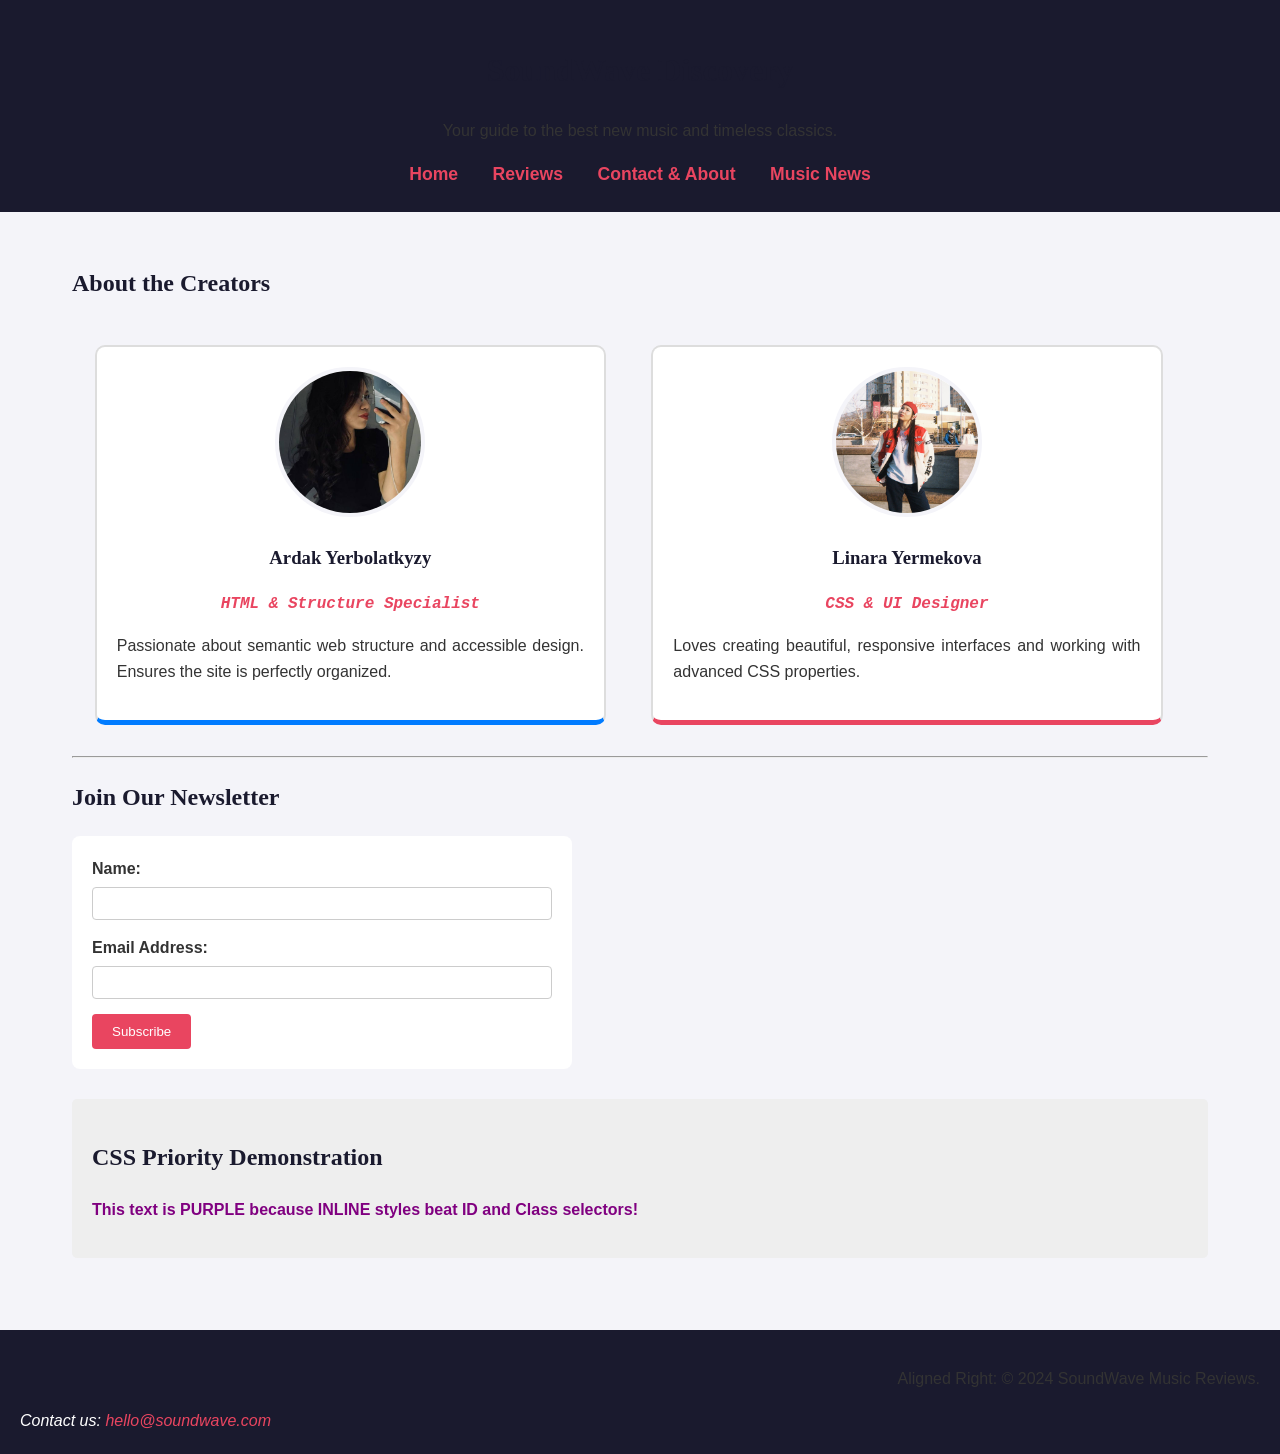
==== contact.html @ 6774748c "Add files via upload" ====
<!DOCTYPE html>
<html lang="en">
<head>
    <meta charset="utf-8">
    <title>SoundWave | Contact & About Us</title>
    <link rel="icon" href="https://cdn-icons-png.flaticon.com/512/3011/3011236.png">
    <link rel="stylesheet" href="styles.css">
</head>
<body>
    <header id="main-header">
        <h1>SoundWave Discovery</h1>
        <p>Your guide to the best new music and timeless classics.</p>
        <nav>
            <ul class="nav-menu">
                <li><a href="index.html">Home</a></li>
                <li><a href="reviews.html">Reviews</a></li>
                <li><a href="contact.html">Contact & About</a></li>
                <li><a href="https://pitchfork.com/" target="_blank">Music News</a></li>
            </ul>
        </nav>
    </header>

    <main>
        <section id="about-us">
            <h2 class="section-title">About the Creators</h2>
            <div class="content-wrapper clearfix">
                
                <div class="profile-card" id="profile-ardak">
                    <img src="ardak.jpeg" alt="Ardak" class="profile-img">
                    <h3>Ardak Yerbolatkyzy</h3>
                    <p class="role">HTML & Structure Specialist</p>
                    <p class="desc">Passionate about semantic web structure and accessible design. Ensures the site is perfectly organized.</p>
                </div>

                <div class="profile-card" id="profile-linara">
                    <img src="linara.jpeg" alt="Linara" class="profile-img">
                    <h3>Linara Yermekova</h3>
                    <p class="role">CSS & UI Designer</p>
                    <p class="desc">Loves creating beautiful, responsive interfaces and working with advanced CSS properties.</p>
                </div>
            </div>
        </section>

        <hr>

        <section id="contact">
            <h2>Join Our Newsletter</h2>
            <form action="#" method="get" id="contact-form">
                <div class="form-group">
                    <label for="name">Name:</label>
                    <input type="text" id="name" name="name" required>
                </div>
                <div class="form-group">
                    <label for="email">Email Address:</label>
                    <input type="email" id="email" name="email" required>
                </div>
                <button type="submit">Subscribe</button>
            </form>
        </section>

        <section class="priority-demo-section">
            <h2>CSS Priority Demonstration</h2>
            <p id="priority-text" class="priority-class" style="color: purple; font-weight: bold;">
                This text is PURPLE because INLINE styles beat ID and Class selectors!
            </p>
        </section>

    </main>

    <footer>
        <p class="footer-text">Aligned Right: &copy; 2024 SoundWave Music Reviews.</p>
        <address>Contact us: <a href="mailto:hello@soundwave.com" class="footer-link">hello@soundwave.com</a></address>
    </footer>
</body>
</html>
---- styles.css ----
/* =========================================
   PART C: Spacing & Line Height 
========================================= */
* { box-sizing: border-box; }

body {
    /* Font Family 1: Sans-Serif */
    font-family: "Segoe UI", Tahoma, sans-serif;
    /* Requirement: Line-height for readability */
    line-height: 1.6; 
    margin: 0; 
    padding: 0;
    background-color: #f4f4f9; 
    /* Text Color */
    color: #333; 
}

/* =========================================
   PART B: Fonts & Colors
========================================= */
h1, h2, h3 {
    /* Font Family 2: Serif */
    font-family: "Georgia", "Times New Roman", serif;
    color: #1a1a2e;
}

.role {
    /* Font Family 3: Monospace */
    font-family: "Courier New", Courier, monospace;
    font-style: italic; /* Font style */
    font-weight: bold;  /* Font weight */
    color: #e94560;
}

/* Links & Hover Effects */
a { color: #e94560; text-decoration: none; }
/* Requirement: Hover color for links */
a:hover { color: #000; text-decoration: underline; }

/* =========================================
   PART A & C: Selectors, Alignment, Margin/Padding
========================================= */
/* Element + ID Selector (Center Alignment) */
#main-header {
    background-color: #1a1a2e; 
    color: #fff;
    padding: 1.5rem 2rem; 
    text-align: center; /* ALIGN: CENTER */
}

/* Class Selector */
.nav-menu { list-style-type: none; padding: 0; margin: 0; }
.nav-menu li { display: inline-block; margin: 0 15px; }
.nav-menu a { color: #e94560; font-weight: bold; font-size: 1.1rem; }
.nav-menu a:hover { color: #fff; }

main { padding: 2em; max-width: 1200px; margin: 0 auto; min-height: 60vh;}

/* Justify Alignment for articles (Requirement) */
article p, .desc { text-align: justify; /* ALIGN: JUSTIFY */ }

/* Float utility */
.content-wrapper { width: 100%; }
.main-content { float: left; width: 65%; padding-right: 20px; }
.sidebar { float: right; width: 30%; background-color: #fff; padding: 1.5em; border-left: 4px solid #e94560; border-radius: 8px; }
.clearfix::after { content: ""; display: table; clear: both; }

/* =========================================
   PART D: Profile Cards & Hover Effects
========================================= */
.profile-card {
    background: #fff;
    width: 45%;
    float: left;
    margin: 2%;
    padding: 20px;
    border-radius: 10px;
    border: 2px solid #ddd;
    text-align: center;
    /* Transition for smooth hover effect */
    transition: transform 0.3s ease, box-shadow 0.3s ease, border-color 0.3s ease;
}

/* Unique ID styling for specific profiles */
#profile-ardak { border-bottom: 5px solid #007bff; }
#profile-linara { border-bottom: 5px solid #e94560; }

/* REQUIREMENT: Hover effects on cards */
.profile-card:hover {
    transform: translateY(-10px); /* Moves card up */
    box-shadow: 0 10px 20px rgba(0,0,0,0.15); /* Adds shadow */
    border-color: #333;
    background-color: #fcfcfc; /* Background change */
}

.profile-img {
    width: 150px;
    height: 150px;
    object-fit: cover;
    border-radius: 50%;
    border: 4px solid #f4f4f9;
}

/* Form Styles */
form { background: #fff; padding: 20px; border-radius: 8px; max-width: 500px; }
.form-group { margin-bottom: 15px; text-align: left; /* ALIGN: LEFT */ }
.form-group label { display: block; margin-bottom: 5px; font-weight: bold; }
.form-group input { width: 100%; padding: 8px; border: 1px solid #ccc; border-radius: 4px; }
button { background-color: #e94560; color: white; border: none; padding: 10px 20px; cursor: pointer; border-radius: 4px; }
button:hover { background-color: #d13d56; }

/* =========================================
   PRIORITY TEST CSS (Part A)
========================================= */
.priority-demo-section { background: #eee; padding: 20px; margin-top: 30px; border-radius: 5px;}
/* Element selector */
p { color: #333; } 
/* Class selector */
.priority-class { color: green; } 
/* ID selector */
#priority-text { color: blue; } 
/* Notice: The inline style "color: purple" in the HTML will beat all of these! */

/* Footer Right Alignment */
footer { background-color: #1a1a2e; color: #fff; padding: 20px; margin-top: 40px; }
.footer-text { text-align: right; /* ALIGN: RIGHT */ }
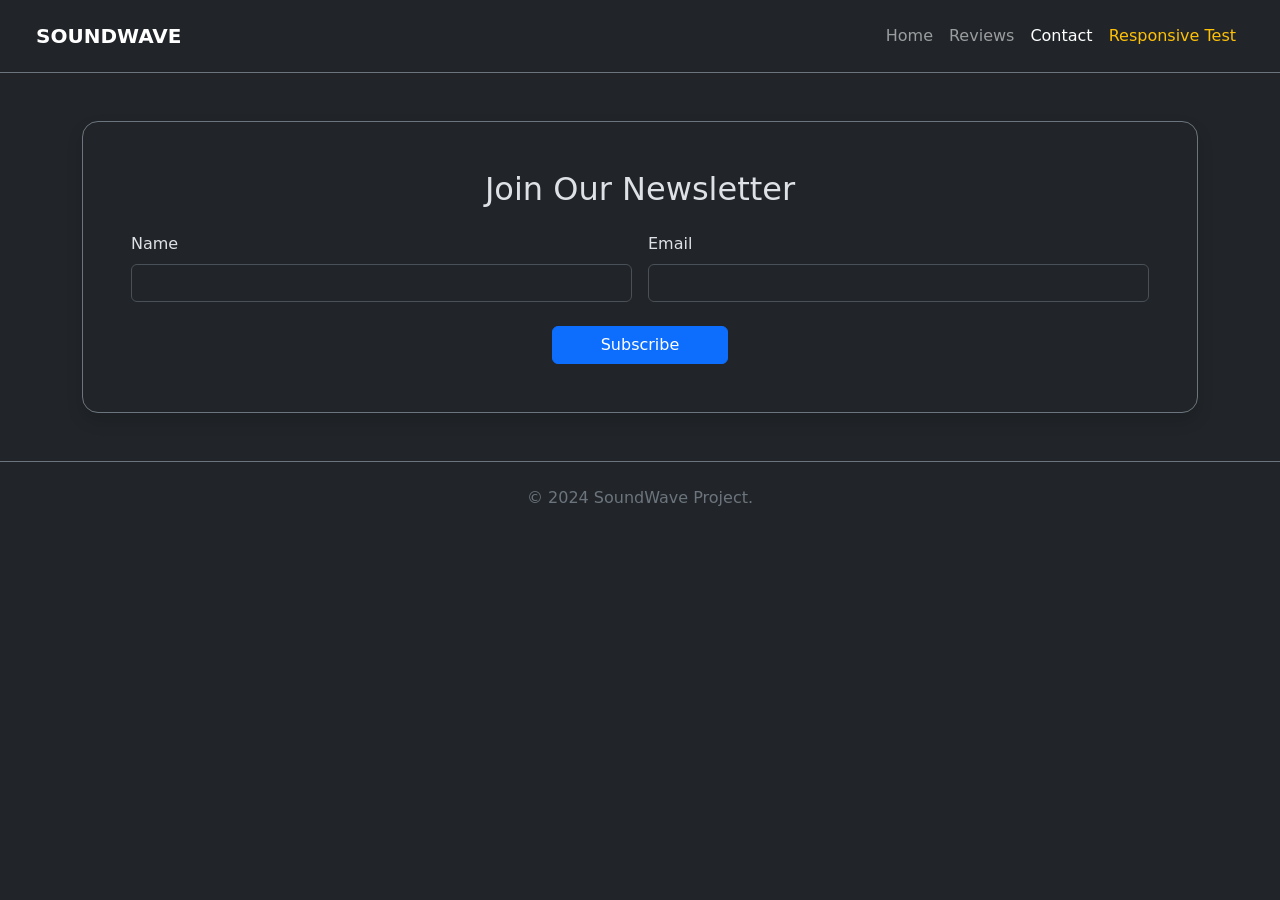
==== commit d73b70d7: "Add files via upload" ====
--- a/contact.html
+++ b/contact.html
@@ -1,75 +1,54 @@
 <!DOCTYPE html>
-<html lang="en">
+<html lang="en" data-bs-theme="dark">
 <head>
     <meta charset="utf-8">
-    <title>SoundWave | Contact & About Us</title>
-    <link rel="icon" href="https://cdn-icons-png.flaticon.com/512/3011/3011236.png">
+    <meta name="viewport" content="width=device-width, initial-scale=1.0">
+    <title>SoundWave | Contact</title>
+    <link href="https://cdn.jsdelivr.net/npm/bootstrap@5.3.3/dist/css/bootstrap.min.css" rel="stylesheet">
     <link rel="stylesheet" href="styles.css">
 </head>
 <body>
-    <header id="main-header">
-        <h1>SoundWave Discovery</h1>
-        <p>Your guide to the best new music and timeless classics.</p>
-        <nav>
-            <ul class="nav-menu">
-                <li><a href="index.html">Home</a></li>
-                <li><a href="reviews.html">Reviews</a></li>
-                <li><a href="contact.html">Contact & About</a></li>
-                <li><a href="https://pitchfork.com/" target="_blank">Music News</a></li>
-            </ul>
-        </nav>
-    </header>
+    <nav class="navbar navbar-expand-lg navbar-dark bg-dark border-bottom border-secondary px-4 py-3">
+        <div class="container-fluid">
+            <a class="navbar-brand fw-bold" href="index.html">SOUNDWAVE</a>
+            <button class="navbar-toggler" type="button" data-bs-toggle="collapse" data-bs-target="#navbarNav">
+                <span class="navbar-toggler-icon"></span>
+            </button>
+            <div class="collapse navbar-collapse" id="navbarNav">
+                <ul class="navbar-nav ms-auto">
+                    <li class="nav-item"><a class="nav-link" href="index.html">Home</a></li>
+                    <li class="nav-item"><a class="nav-link" href="reviews.html">Reviews</a></li>
+                    <li class="nav-item"><a class="nav-link active" href="contact.html">Contact</a></li>
+                    <li class="nav-item"><a class="nav-link text-warning" href="responsive.html">Responsive Test</a></li>
+                </ul>
+            </div>
+        </div>
+    </nav>
 
-    <main>
-        <section id="about-us">
-            <h2 class="section-title">About the Creators</h2>
-            <div class="content-wrapper clearfix">
-                
-                <div class="profile-card" id="profile-ardak">
-                    <img src="ardak.jpeg" alt="Ardak" class="profile-img">
-                    <h3>Ardak Yerbolatkyzy</h3>
-                    <p class="role">HTML & Structure Specialist</p>
-                    <p class="desc">Passionate about semantic web structure and accessible design. Ensures the site is perfectly organized.</p>
+    <main class="container my-5">
+        <div class="p-5 rounded-4 border border-secondary shadow">
+            <h2 class="text-center mb-4">Join Our Newsletter</h2>
+            <form class="row g-3">
+                <div class="col-md-6">
+                    <label class="form-label">Name</label>
+                    <input type="text" class="form-control" required>
                 </div>
-
-                <div class="profile-card" id="profile-linara">
-                    <img src="linara.jpeg" alt="Linara" class="profile-img">
-                    <h3>Linara Yermekova</h3>
-                    <p class="role">CSS & UI Designer</p>
-                    <p class="desc">Loves creating beautiful, responsive interfaces and working with advanced CSS properties.</p>
+                <div class="col-md-6">
+                    <label class="form-label">Email</label>
+                    <input type="email" class="form-control" required>
                 </div>
-            </div>
-        </section>
-
-        <hr>
-
-        <section id="contact">
-            <h2>Join Our Newsletter</h2>
-            <form action="#" method="get" id="contact-form">
-                <div class="form-group">
-                    <label for="name">Name:</label>
-                    <input type="text" id="name" name="name" required>
+                <div class="col-12 text-center mt-4">
+                    <button type="submit" class="btn btn-primary px-5">Subscribe</button>
                 </div>
-                <div class="form-group">
-                    <label for="email">Email Address:</label>
-                    <input type="email" id="email" name="email" required>
-                </div>
-                <button type="submit">Subscribe</button>
             </form>
-        </section>
-
-        <section class="priority-demo-section">
-            <h2>CSS Priority Demonstration</h2>
-            <p id="priority-text" class="priority-class" style="color: purple; font-weight: bold;">
-                This text is PURPLE because INLINE styles beat ID and Class selectors!
-            </p>
-        </section>
-
+        </div>
     </main>
 
-    <footer>
-        <p class="footer-text">Aligned Right: &copy; 2024 SoundWave Music Reviews.</p>
-        <address>Contact us: <a href="mailto:hello@soundwave.com" class="footer-link">hello@soundwave.com</a></address>
+    <footer class="bg-dark text-secondary py-4 border-top border-secondary mt-auto">
+        <div class="container text-center">
+            <p>&copy; 2024 SoundWave Project.</p>
+        </div>
     </footer>
+    <script src="https://cdn.jsdelivr.net/npm/bootstrap@5.3.3/dist/js/bootstrap.bundle.min.js"></script>
 </body>
-</html>+</html> 
--- a/styles.css
+++ b/styles.css
@@ -1,126 +1,56 @@
-/* =========================================
-   PART C: Spacing & Line Height 
-========================================= */
-* { box-sizing: border-box; }
+/* Пункт 7: Кастомизация компонентов с помощью собственного CSS */
 
-body {
-    /* Font Family 1: Sans-Serif */
-    font-family: "Segoe UI", Tahoma, sans-serif;
-    /* Requirement: Line-height for readability */
-    line-height: 1.6; 
-    margin: 0; 
-    padding: 0;
-    background-color: #f4f4f9; 
-    /* Text Color */
-    color: #333; 
+/* Настройка внешнего вида карточек */
+.my-custom-card {
+    transition: transform 0.3s ease, box-shadow 0.3s ease;
+    border: 1px solid rgba(255, 255, 255, 0.1) !important;
+    overflow: hidden;
+    background-color: #1e1e1e !important; /* Собственный цвет фона для карточек */
 }
 
-/* =========================================
-   PART B: Fonts & Colors
-========================================= */
-h1, h2, h3 {
-    /* Font Family 2: Serif */
-    font-family: "Georgia", "Times New Roman", serif;
-    color: #1a1a2e;
+/* Эффект при наведении (кастомное поведение) */
+.my-custom-card:hover {
+    transform: translateY(-10px); /* Карточка плавно приподнимается */
+    box-shadow: 0 10px 30px rgba(0, 123, 255, 0.2); /* Появляется синее свечение */
+    border-color: #0d6efd !important;
 }
 
-.role {
-    /* Font Family 3: Monospace */
-    font-family: "Courier New", Courier, monospace;
-    font-style: italic; /* Font style */
-    font-weight: bold;  /* Font weight */
-    color: #e94560;
+/* Настройка изображений в карточках */
+.card-img-top {
+    height: 300px;
+    object-fit: cover; /* Фотографии не искажаются, а обрезаются по размеру */
+    filter: grayscale(20%); /* Легкий черно-белый фильтр */
+    transition: filter 0.3s ease;
 }
 
-/* Links & Hover Effects */
-a { color: #e94560; text-decoration: none; }
-/* Requirement: Hover color for links */
-a:hover { color: #000; text-decoration: underline; }
-
-/* =========================================
-   PART A & C: Selectors, Alignment, Margin/Padding
-========================================= */
-/* Element + ID Selector (Center Alignment) */
-#main-header {
-    background-color: #1a1a2e; 
-    color: #fff;
-    padding: 1.5rem 2rem; 
-    text-align: center; /* ALIGN: CENTER */
+.my-custom-card:hover .card-img-top {
+    filter: grayscale(0%); /* При наведении фото становится полностью цветным */
 }
 
-/* Class Selector */
-.nav-menu { list-style-type: none; padding: 0; margin: 0; }
-.nav-menu li { display: inline-block; margin: 0 15px; }
-.nav-menu a { color: #e94560; font-weight: bold; font-size: 1.1rem; }
-.nav-menu a:hover { color: #fff; }
-
-main { padding: 2em; max-width: 1200px; margin: 0 auto; min-height: 60vh;}
-
-/* Justify Alignment for articles (Requirement) */
-article p, .desc { text-align: justify; /* ALIGN: JUSTIFY */ }
-
-/* Float utility */
-.content-wrapper { width: 100%; }
-.main-content { float: left; width: 65%; padding-right: 20px; }
-.sidebar { float: right; width: 30%; background-color: #fff; padding: 1.5em; border-left: 4px solid #e94560; border-radius: 8px; }
-.clearfix::after { content: ""; display: table; clear: both; }
-
-/* =========================================
-   PART D: Profile Cards & Hover Effects
-========================================= */
-.profile-card {
-    background: #fff;
-    width: 45%;
-    float: left;
-    margin: 2%;
-    padding: 20px;
-    border-radius: 10px;
-    border: 2px solid #ddd;
-    text-align: center;
-    /* Transition for smooth hover effect */
-    transition: transform 0.3s ease, box-shadow 0.3s ease, border-color 0.3s ease;
+/* Стилизация полосы прокрутки для темной темы */
+::-webkit-scrollbar {
+    width: 10px;
 }
 
-/* Unique ID styling for specific profiles */
-#profile-ardak { border-bottom: 5px solid #007bff; }
-#profile-linara { border-bottom: 5px solid #e94560; }
-
-/* REQUIREMENT: Hover effects on cards */
-.profile-card:hover {
-    transform: translateY(-10px); /* Moves card up */
-    box-shadow: 0 10px 20px rgba(0,0,0,0.15); /* Adds shadow */
-    border-color: #333;
-    background-color: #fcfcfc; /* Background change */
+::-webkit-scrollbar-track {
+    background: #121212;
 }
 
-.profile-img {
-    width: 150px;
-    height: 150px;
-    object-fit: cover;
-    border-radius: 50%;
-    border: 4px solid #f4f4f9;
+::-webkit-scrollbar-thumb {
+    background: #333;
+    border-radius: 10px;
 }
 
-/* Form Styles */
-form { background: #fff; padding: 20px; border-radius: 8px; max-width: 500px; }
-.form-group { margin-bottom: 15px; text-align: left; /* ALIGN: LEFT */ }
-.form-group label { display: block; margin-bottom: 5px; font-weight: bold; }
-.form-group input { width: 100%; padding: 8px; border: 1px solid #ccc; border-radius: 4px; }
-button { background-color: #e94560; color: white; border: none; padding: 10px 20px; cursor: pointer; border-radius: 4px; }
-button:hover { background-color: #d13d56; }
+::-webkit-scrollbar-thumb:hover {
+    background: #444;
+}
 
-/* =========================================
-   PRIORITY TEST CSS (Part A)
-========================================= */
-.priority-demo-section { background: #eee; padding: 20px; margin-top: 30px; border-radius: 5px;}
-/* Element selector */
-p { color: #333; } 
-/* Class selector */
-.priority-class { color: green; } 
-/* ID selector */
-#priority-text { color: blue; } 
-/* Notice: The inline style "color: purple" in the HTML will beat all of these! */
+/* Кастомные отступы и стили для ссылок в футере */
+footer address a {
+    transition: color 0.2s ease;
+}
 
-/* Footer Right Alignment */
-footer { background-color: #1a1a2e; color: #fff; padding: 20px; margin-top: 40px; }
-.footer-text { text-align: right; /* ALIGN: RIGHT */ }+footer address a:hover {
+    color: #fff !important;
+    text-decoration: underline !important;
+}
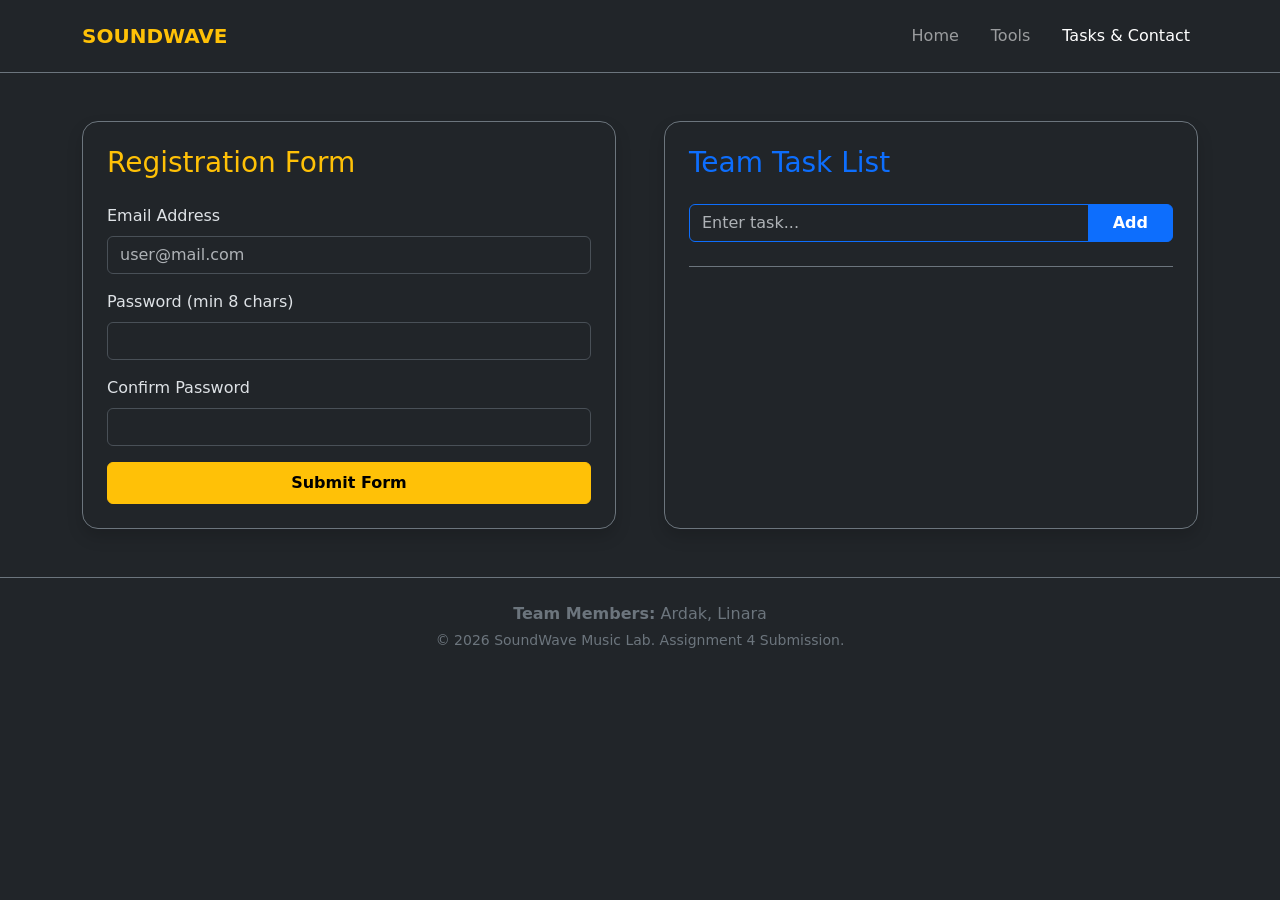
==== commit 3098715d: "Add files via upload" ====
--- a/contact.html
+++ b/contact.html
@@ -1,54 +1,115 @@
 <!DOCTYPE html>
 <html lang="en" data-bs-theme="dark">
 <head>
-    <meta charset="utf-8">
+    <meta charset="UTF-8">
     <meta name="viewport" content="width=device-width, initial-scale=1.0">
     <title>SoundWave | Contact</title>
     <link href="https://cdn.jsdelivr.net/npm/bootstrap@5.3.3/dist/css/bootstrap.min.css" rel="stylesheet">
     <link rel="stylesheet" href="styles.css">
+    <style>
+        .strike { text-decoration: line-through; opacity: 0.5; color: #6c757d; }
+        .error-tag { color: #ff5a5a; font-size: 0.85rem; font-weight: bold; }
+    </style>
 </head>
 <body>
-    <nav class="navbar navbar-expand-lg navbar-dark bg-dark border-bottom border-secondary px-4 py-3">
-        <div class="container-fluid">
-            <a class="navbar-brand fw-bold" href="index.html">SOUNDWAVE</a>
-            <button class="navbar-toggler" type="button" data-bs-toggle="collapse" data-bs-target="#navbarNav">
-                <span class="navbar-toggler-icon"></span>
-            </button>
+
+    <nav class="navbar navbar-expand-lg navbar-dark bg-dark border-bottom border-secondary px-4 py-3 sticky-top">
+        <div class="container">
+            <a class="navbar-brand fw-bold text-warning" href="index.html">SOUNDWAVE</a>
             <div class="collapse navbar-collapse" id="navbarNav">
-                <ul class="navbar-nav ms-auto">
+                <ul class="navbar-nav ms-auto gap-3">
                     <li class="nav-item"><a class="nav-link" href="index.html">Home</a></li>
-                    <li class="nav-item"><a class="nav-link" href="reviews.html">Reviews</a></li>
-                    <li class="nav-item"><a class="nav-link active" href="contact.html">Contact</a></li>
-                    <li class="nav-item"><a class="nav-link text-warning" href="responsive.html">Responsive Test</a></li>
+                    <li class="nav-item"><a class="nav-link" href="reviews.html">Tools</a></li>
+                    <li class="nav-item"><a class="nav-link active" href="contact.html">Tasks & Contact</a></li>
                 </ul>
             </div>
         </div>
     </nav>
 
     <main class="container my-5">
-        <div class="p-5 rounded-4 border border-secondary shadow">
-            <h2 class="text-center mb-4">Join Our Newsletter</h2>
-            <form class="row g-3">
-                <div class="col-md-6">
-                    <label class="form-label">Name</label>
-                    <input type="text" class="form-control" required>
+        <div class="row g-5">
+            <!-- Задача 2: Валидация формы -->
+            <div class="col-md-6">
+                <div class="bg-dark p-4 rounded-4 border border-secondary shadow h-100">
+                    <h3 class="text-warning mb-4">Registration Form</h3>
+                    <form id="regForm" onsubmit="return handleFormSubmit(event)">
+                        <div class="mb-3">
+                            <label class="form-label">Email Address</label>
+                            <input type="email" id="emailVal" class="form-control" placeholder="user@mail.com">
+                            <div id="emailErr" class="error-tag mt-1"></div>
+                        </div>
+                        <div class="mb-3">
+                            <label class="form-label">Password (min 8 chars)</label>
+                            <input type="password" id="passVal" class="form-control">
+                            <div id="passErr" class="error-tag mt-1"></div>
+                        </div>
+                        <div class="mb-3">
+                            <label class="form-label">Confirm Password</label>
+                            <input type="password" id="confVal" class="form-control">
+                            <div id="confErr" class="error-tag mt-1"></div>
+                        </div>
+                        <button type="submit" class="btn btn-warning w-100 fw-bold py-2">Submit Form</button>
+                    </form>
                 </div>
-                <div class="col-md-6">
-                    <label class="form-label">Email</label>
-                    <input type="email" class="form-control" required>
+            </div>
+
+            <!-- Задача 3: Интерактивный список дел (To-Do) -->
+            <div class="col-md-6">
+                <div class="bg-dark p-4 rounded-4 border border-secondary shadow h-100">
+                    <h3 class="text-primary mb-4">Team Task List</h3>
+                    <div class="input-group mb-4">
+                        <input type="text" id="todoTask" class="form-control border-primary" placeholder="Enter task...">
+                        <button class="btn btn-primary px-4 fw-bold" onclick="addToList()">Add</button>
+                    </div>
+                    <ul id="taskBox" class="list-group list-group-flush border-top border-secondary">
+                        <!-- Задачи добавляются сюда динамически -->
+                    </ul>
                 </div>
-                <div class="col-12 text-center mt-4">
-                    <button type="submit" class="btn btn-primary px-5">Subscribe</button>
-                </div>
-            </form>
+            </div>
         </div>
     </main>
 
-    <footer class="bg-dark text-secondary py-4 border-top border-secondary mt-auto">
+    <footer class="bg-dark text-secondary py-4 border-top border-secondary mt-5">
         <div class="container text-center">
-            <p>&copy; 2024 SoundWave Project.</p>
+            <p class="mb-1"><strong>Team Members:</strong> Ardak, Linara</p>
+            <p class="small mb-0">&copy; 2026 SoundWave Music Lab. Assignment 4 Submission.</p>
         </div>
     </footer>
+
+    <script>
+        // Логика валидации формы (Requirement 2)
+        function handleFormSubmit(e) {
+            e.preventDefault();
+            let isOk = true;
+            const email = document.getElementById('emailVal').value;
+            const p1 = document.getElementById('passVal').value;
+            const p2 = document.getElementById('confVal').value;
+
+            document.getElementById('emailErr').innerText = !/^[^\s@]+@[^\s@]+\.[^\s@]+$/.test(email) ? "Invalid email address format." : "";
+            document.getElementById('passErr').innerText = p1.length < 8 ? "Minimum 8 characters required." : "";
+            document.getElementById('confErr').innerText = p1 !== p2 ? "Passwords do not match." : "";
+
+            if (!document.getElementById('emailErr').innerText && !document.getElementById('passErr').innerText && !document.getElementById('confErr').innerText) {
+                alert("Success! Form data validated.");
+                document.getElementById('regForm').reset();
+            }
+        }
+
+        // Логика To-Do списка (Requirement 3)
+        function addToList() {
+            const field = document.getElementById('todoTask');
+            if (!field.value.trim()) return;
+            
+            const li = document.createElement('li');
+            li.className = "list-group-item bg-dark text-light d-flex justify-content-between align-items-center border-secondary px-0 py-3";
+            li.innerHTML = `
+                <span class="fs-5" onclick="this.classList.toggle('strike')" style="cursor:pointer;">${field.value}</span>
+                <button class="btn btn-sm btn-outline-danger px-3 fw-bold" onclick="this.parentElement.remove()">Remove</button>
+            `;
+            document.getElementById('taskBox').appendChild(li);
+            field.value = "";
+        }
+    </script>
     <script src="https://cdn.jsdelivr.net/npm/bootstrap@5.3.3/dist/js/bootstrap.bundle.min.js"></script>
 </body>
 </html> 
